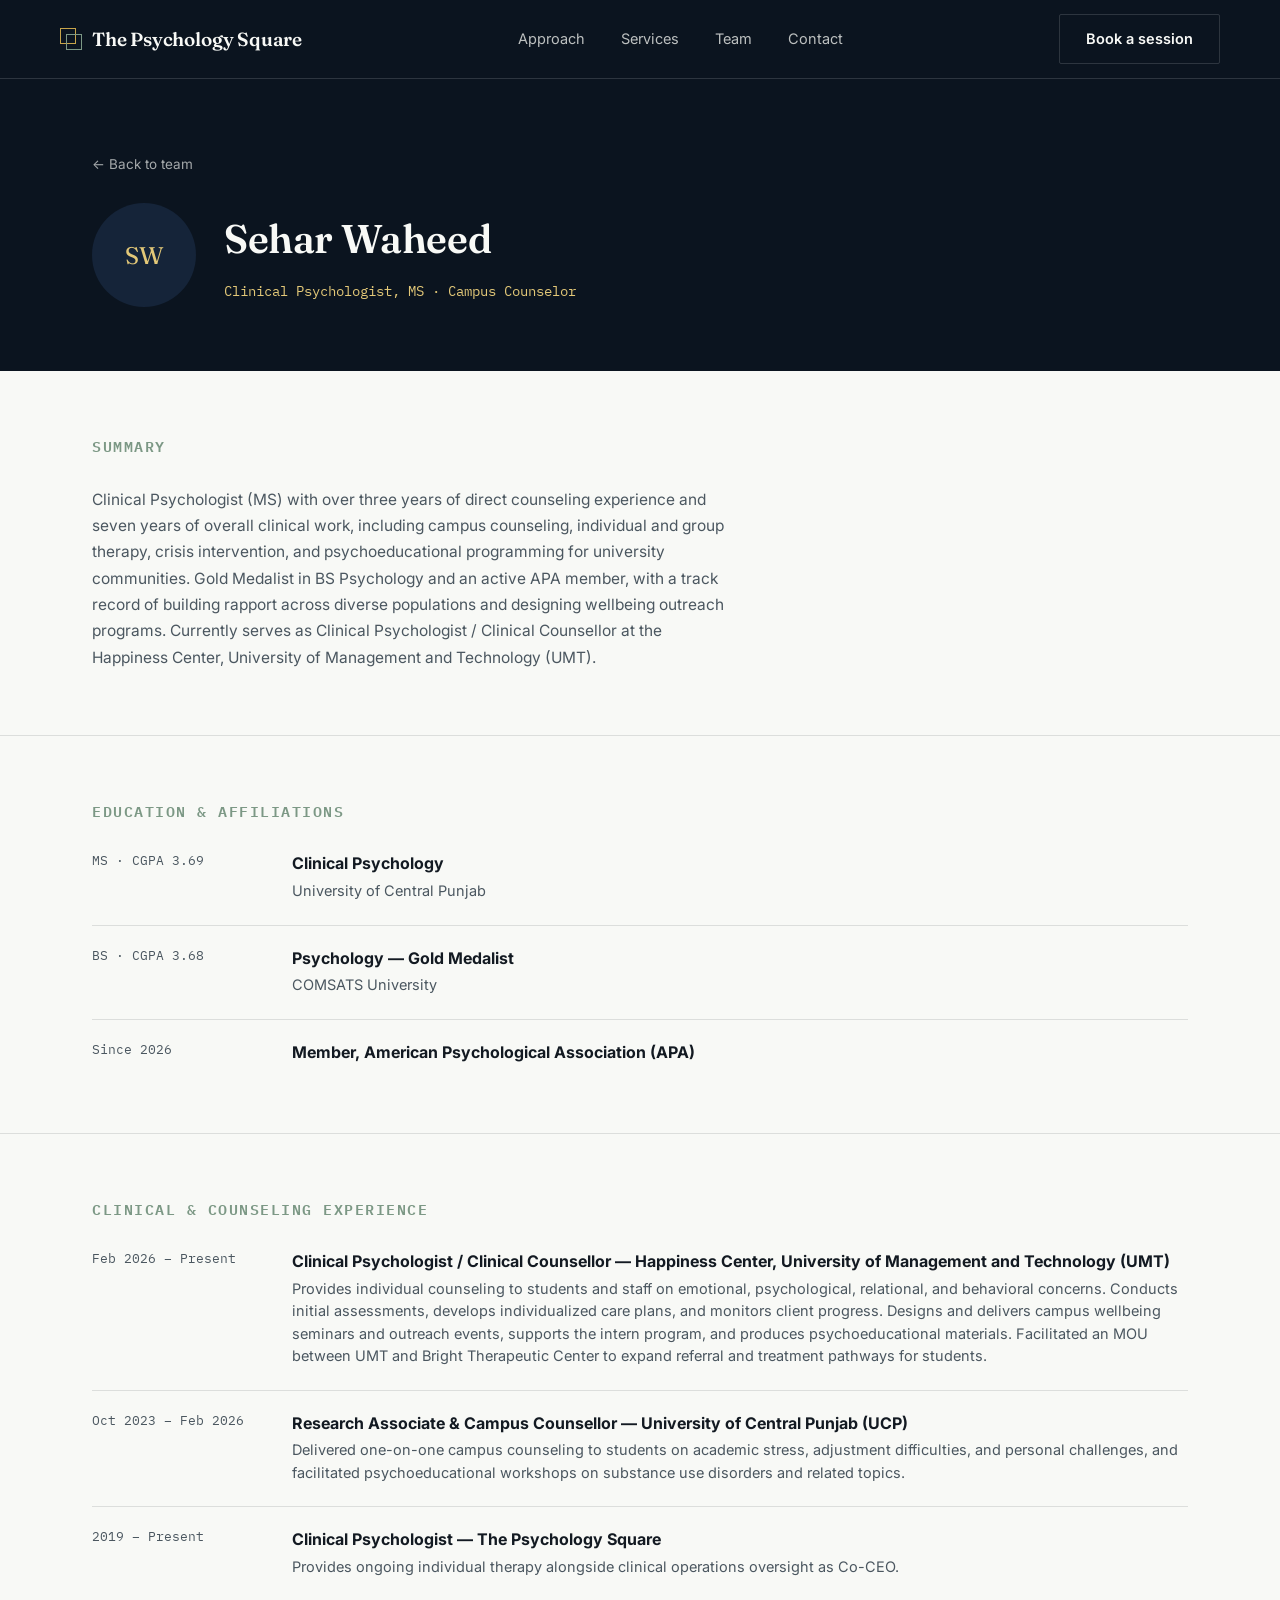
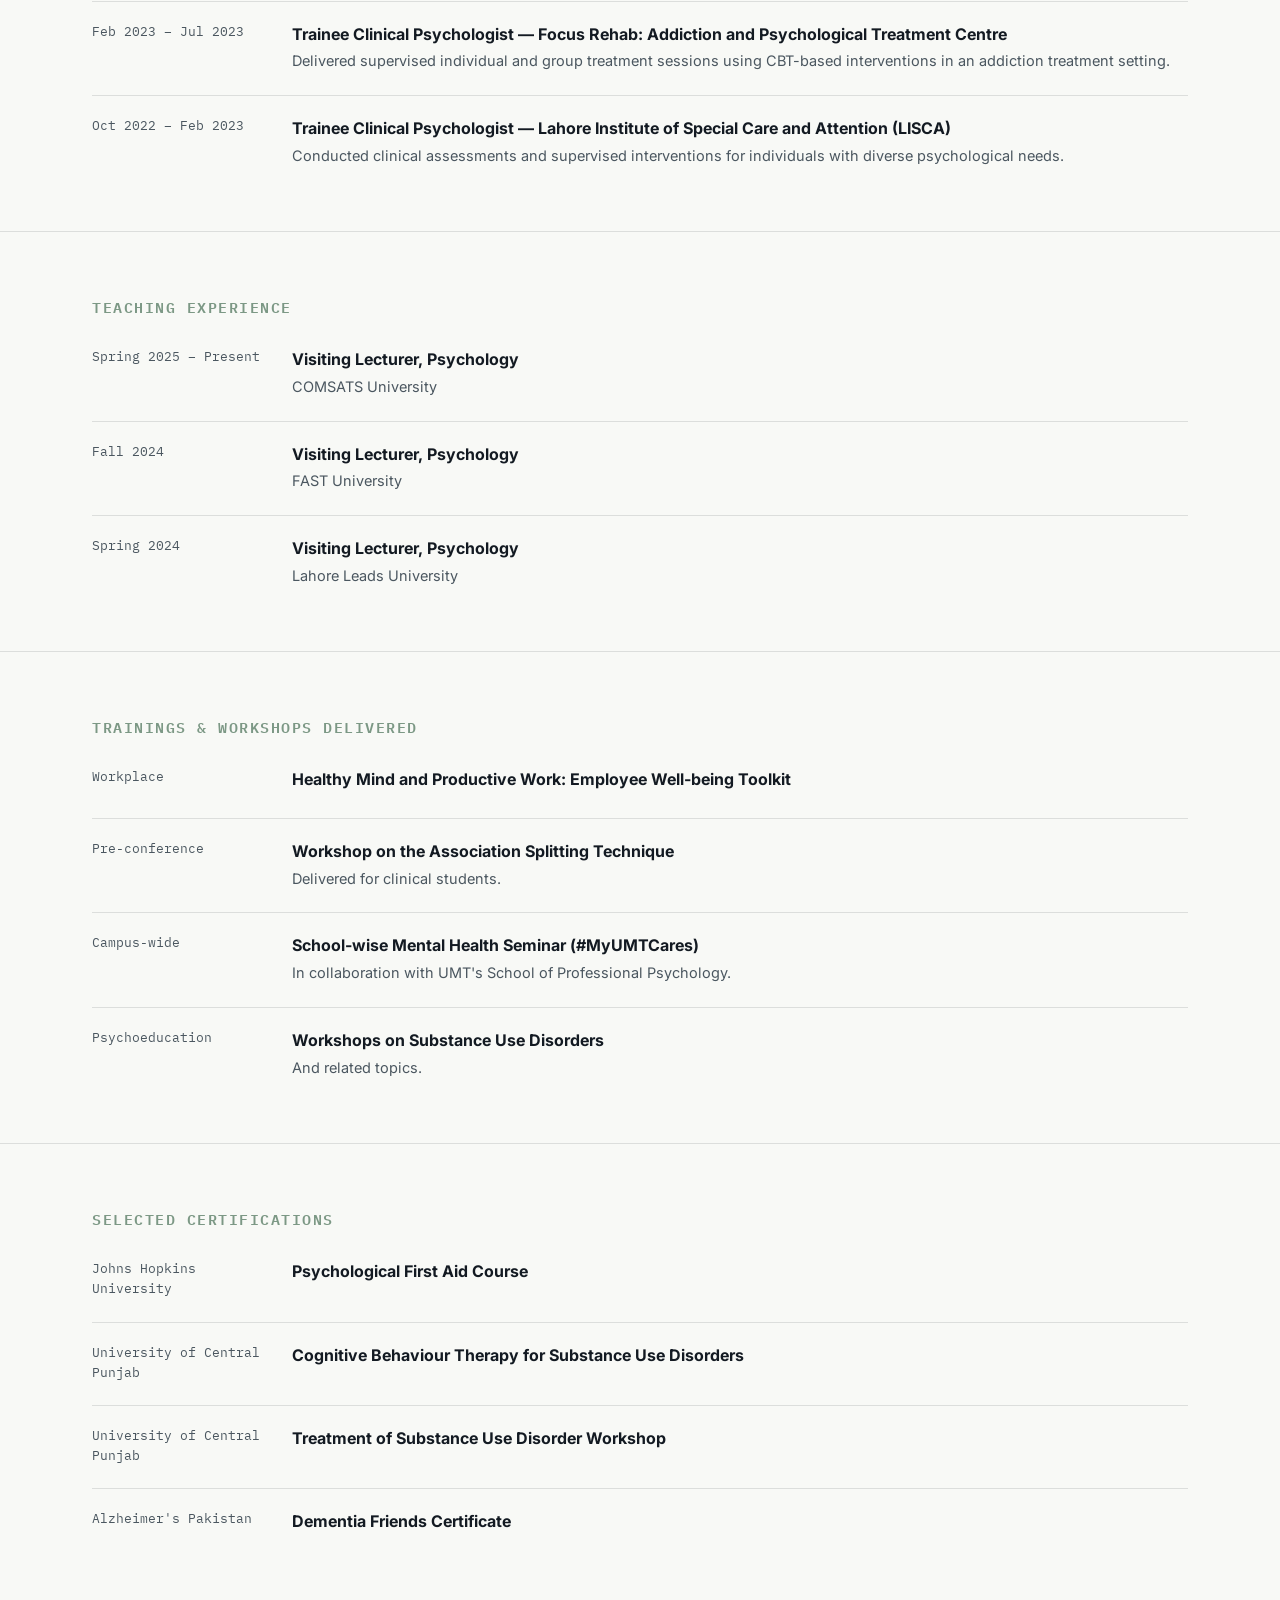
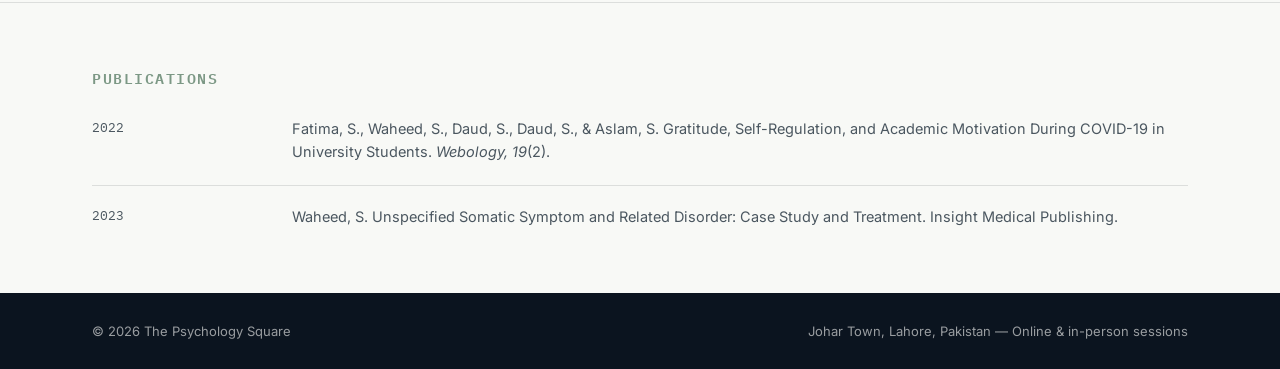
==== sehar.html @ f2ef60f3 "Add files via upload" ====
<!DOCTYPE html>
<html lang="en">
<head>
<meta charset="UTF-8">
<meta name="viewport" content="width=device-width, initial-scale=1.0">
<title>Sehar Waheed — The Psychology Square</title>
<meta name="description" content="Full profile of Sehar Waheed, Clinical Psychologist and Counselor at The Psychology Square.">
<link rel="icon" type="image/svg+xml" href="favicon.svg">
<link rel="preconnect" href="https://fonts.googleapis.com">
<link rel="preconnect" href="https://fonts.gstatic.com" crossorigin>
<link href="https://fonts.googleapis.com/css2?family=Fraunces:opsz,wght@9..144,400;9..144,500;9..144,600;9..144,700&family=Inter:wght@400;500;600&family=IBM+Plex+Mono:wght@400;500&display=swap" rel="stylesheet">
<link rel="stylesheet" href="styles.css">
</head>
<body>

<header class="site-header">
  <div class="wrap header-inner">
    <a href="index.html" class="wordmark">
      <span class="mark" aria-hidden="true">
        <span class="mark-sq mark-sq--1"></span>
        <span class="mark-sq mark-sq--2"></span>
      </span>
      The Psychology&nbsp;Square
    </a>
    <nav class="site-nav" aria-label="Primary">
      <a href="index.html#practice">Approach</a>
      <a href="index.html#services">Services</a>
      <a href="index.html#credentials">Team</a>
      <a href="index.html#contact">Contact</a>
    </nav>
    <a href="index.html#contact" class="btn btn--ghost header-cta">Book a session</a>
  </div>
</header>

<main>
  <section class="profile-hero">
    <div class="wrap">
      <a href="index.html#credentials" class="back-link">← Back to team</a>
      <div class="profile-hero-inner">
        <div class="avatar">
          <img src="images/sehar.jpg" alt="Sehar Waheed" onerror="this.classList.add('img-error')">
          <span class="avatar-fallback">SW</span>
        </div>
        <div>
          <h1>Sehar Waheed</h1>
          <span class="role">Clinical Psychologist, MS · Campus Counselor</span>
        </div>
      </div>
    </div>
  </section>

  <section class="cv-section">
    <div class="wrap">
      <h2>Summary</h2>
      <p style="max-width:640px; color:var(--ink-600); font-size:15.5px; line-height:1.7;">
        Clinical Psychologist (MS) with over three years of direct counseling experience and seven years of overall clinical work, including campus counseling, individual and group therapy, crisis intervention, and psychoeducational programming for university communities. Gold Medalist in BS Psychology and an active APA member, with a track record of building rapport across diverse populations and designing wellbeing outreach programs. Currently serves as Clinical Psychologist / Clinical Counsellor at the Happiness Center, University of Management and Technology (UMT).
      </p>
    </div>
  </section>

  <section class="cv-section">
    <div class="wrap">
      <h2>Education &amp; Affiliations</h2>
      <ul class="cv-list">
        <li>
          <span class="cv-when">MS · CGPA 3.69</span>
          <div class="cv-what">
            <strong>Clinical Psychology</strong>
            <p>University of Central Punjab</p>
          </div>
        </li>
        <li>
          <span class="cv-when">BS · CGPA 3.68</span>
          <div class="cv-what">
            <strong>Psychology — Gold Medalist</strong>
            <p>COMSATS University</p>
          </div>
        </li>
        <li>
          <span class="cv-when">Since 2026</span>
          <div class="cv-what">
            <strong>Member, American Psychological Association (APA)</strong>
          </div>
        </li>
      </ul>
    </div>
  </section>

  <section class="cv-section">
    <div class="wrap">
      <h2>Clinical &amp; Counseling Experience</h2>
      <ul class="cv-list">
        <li>
          <span class="cv-when">Feb 2026 – Present</span>
          <div class="cv-what">
            <strong>Clinical Psychologist / Clinical Counsellor — Happiness Center, University of Management and Technology (UMT)</strong>
            <p>Provides individual counseling to students and staff on emotional, psychological, relational, and behavioral concerns. Conducts initial assessments, develops individualized care plans, and monitors client progress. Designs and delivers campus wellbeing seminars and outreach events, supports the intern program, and produces psychoeducational materials. Facilitated an MOU between UMT and Bright Therapeutic Center to expand referral and treatment pathways for students.</p>
          </div>
        </li>
        <li>
          <span class="cv-when">Oct 2023 – Feb 2026</span>
          <div class="cv-what">
            <strong>Research Associate &amp; Campus Counsellor — University of Central Punjab (UCP)</strong>
            <p>Delivered one-on-one campus counseling to students on academic stress, adjustment difficulties, and personal challenges, and facilitated psychoeducational workshops on substance use disorders and related topics.</p>
          </div>
        </li>
        <li>
          <span class="cv-when">2019 – Present</span>
          <div class="cv-what">
            <strong>Clinical Psychologist — The Psychology Square</strong>
            <p>Provides ongoing individual therapy alongside clinical operations oversight as Co-CEO.</p>
          </div>
        </li>
        <li>
          <span class="cv-when">Feb 2023 – Jul 2023</span>
          <div class="cv-what">
            <strong>Trainee Clinical Psychologist — Focus Rehab: Addiction and Psychological Treatment Centre</strong>
            <p>Delivered supervised individual and group treatment sessions using CBT-based interventions in an addiction treatment setting.</p>
          </div>
        </li>
        <li>
          <span class="cv-when">Oct 2022 – Feb 2023</span>
          <div class="cv-what">
            <strong>Trainee Clinical Psychologist — Lahore Institute of Special Care and Attention (LISCA)</strong>
            <p>Conducted clinical assessments and supervised interventions for individuals with diverse psychological needs.</p>
          </div>
        </li>
      </ul>
    </div>
  </section>

  <section class="cv-section">
    <div class="wrap">
      <h2>Teaching Experience</h2>
      <ul class="cv-list">
        <li>
          <span class="cv-when">Spring 2025 – Present</span>
          <div class="cv-what"><strong>Visiting Lecturer, Psychology</strong><p>COMSATS University</p></div>
        </li>
        <li>
          <span class="cv-when">Fall 2024</span>
          <div class="cv-what"><strong>Visiting Lecturer, Psychology</strong><p>FAST University</p></div>
        </li>
        <li>
          <span class="cv-when">Spring 2024</span>
          <div class="cv-what"><strong>Visiting Lecturer, Psychology</strong><p>Lahore Leads University</p></div>
        </li>
      </ul>
    </div>
  </section>

  <section class="cv-section">
    <div class="wrap">
      <h2>Trainings &amp; Workshops Delivered</h2>
      <ul class="cv-list">
        <li>
          <span class="cv-when">Workplace</span>
          <div class="cv-what"><strong>Healthy Mind and Productive Work: Employee Well-being Toolkit</strong></div>
        </li>
        <li>
          <span class="cv-when">Pre-conference</span>
          <div class="cv-what"><strong>Workshop on the Association Splitting Technique</strong><p>Delivered for clinical students.</p></div>
        </li>
        <li>
          <span class="cv-when">Campus-wide</span>
          <div class="cv-what"><strong>School-wise Mental Health Seminar (#MyUMTCares)</strong><p>In collaboration with UMT's School of Professional Psychology.</p></div>
        </li>
        <li>
          <span class="cv-when">Psychoeducation</span>
          <div class="cv-what"><strong>Workshops on Substance Use Disorders</strong><p>And related topics.</p></div>
        </li>
      </ul>
    </div>
  </section>

  <section class="cv-section">
    <div class="wrap">
      <h2>Selected Certifications</h2>
      <ul class="cv-list">
        <li><span class="cv-when">Johns Hopkins University</span><div class="cv-what"><strong>Psychological First Aid Course</strong></div></li>
        <li><span class="cv-when">University of Central Punjab</span><div class="cv-what"><strong>Cognitive Behaviour Therapy for Substance Use Disorders</strong></div></li>
        <li><span class="cv-when">University of Central Punjab</span><div class="cv-what"><strong>Treatment of Substance Use Disorder Workshop</strong></div></li>
        <li><span class="cv-when">Alzheimer's Pakistan</span><div class="cv-what"><strong>Dementia Friends Certificate</strong></div></li>
      </ul>
    </div>
  </section>

  <section class="cv-section" style="border-bottom:none;">
    <div class="wrap">
      <h2>Publications</h2>
      <ul class="cv-list">
        <li>
          <span class="cv-when">2022</span>
          <div class="cv-what">
            <p>Fatima, S., Waheed, S., Daud, S., Daud, S., &amp; Aslam, S. Gratitude, Self-Regulation, and Academic Motivation During COVID-19 in University Students. <em>Webology, 19</em>(2).</p>
          </div>
        </li>
        <li>
          <span class="cv-when">2023</span>
          <div class="cv-what">
            <p>Waheed, S. Unspecified Somatic Symptom and Related Disorder: Case Study and Treatment. Insight Medical Publishing.</p>
          </div>
        </li>
      </ul>
    </div>
  </section>
</main>

<footer class="site-footer">
  <div class="wrap footer-inner">
    <span>© <span id="year"></span> The Psychology Square</span>
    <span class="footer-note">Johar Town, Lahore, Pakistan — Online &amp; in-person sessions</span>
  </div>
</footer>

<script src="script.js"></script>
</body>
</html>
---- styles.css ----
/* ---------------------------------------
   Tokens
--------------------------------------- */
:root{
  --navy-950:#0B141F;
  --navy-800:#152439;
  --navy-700:#1C314C;
  --gold-500:#C7A44A;
  --gold-300:#E3C878;
  --sage-500:#7C9885;
  --paper-50:#EFF1EC;
  --paper-0:#F8F9F6;
  --ink-900:#131A22;
  --ink-600:#4B5760;
  --line:rgba(19,26,34,0.12);
  --line-onDark:rgba(255,255,255,0.14);

  --font-display:'Fraunces', serif;
  --font-body:'Inter', sans-serif;
  --font-mono:'IBM Plex Mono', monospace;

  --radius-sm:4px;
  --radius-md:8px;
  --ease:cubic-bezier(.22,.61,.36,1);
}

*{box-sizing:border-box;}
html{scroll-behavior:smooth;}
@media (prefers-reduced-motion: reduce){
  html{scroll-behavior:auto;}
  *{animation-duration:0.001ms !important; transition-duration:0.001ms !important;}
}

body{
  margin:0;
  background:var(--paper-0);
  color:var(--ink-900);
  font-family:var(--font-body);
  font-size:16px;
  line-height:1.55;
  -webkit-font-smoothing:antialiased;
}

.wrap{
  max-width:1160px;
  margin:0 auto;
  padding:0 32px;
}

h1,h2,h3{
  font-family:var(--font-display);
  font-weight:600;
  letter-spacing:-0.01em;
  margin:0;
}

p{margin:0;}

a{color:inherit; text-decoration:none;}

.eyebrow{
  font-family:var(--font-mono);
  font-size:12px;
  letter-spacing:0.14em;
  text-transform:uppercase;
  color:var(--gold-500);
  margin-bottom:14px;
  display:block;
}
.eyebrow--dark{color:var(--navy-700);}

.section-title{
  font-size:clamp(28px,3.4vw,40px);
  line-height:1.15;
  max-width:640px;
  margin-bottom:48px;
}

/* ---------------------------------------
   Buttons
--------------------------------------- */
.btn{
  display:inline-flex;
  align-items:center;
  gap:8px;
  font-family:var(--font-body);
  font-weight:600;
  font-size:14.5px;
  padding:13px 26px;
  border-radius:2px;
  transition:all .25s var(--ease);
  border:1px solid transparent;
}
.btn--primary{
  background:var(--gold-500);
  color:var(--navy-950);
}
.btn--primary:hover{background:var(--gold-300);}

.btn--ghost{
  border-color:var(--line-onDark);
  color:var(--paper-0);
}
.btn--ghost:hover{background:rgba(255,255,255,0.08);}

.btn--text{
  padding:13px 4px;
  color:var(--navy-700);
}
.btn--text:hover{color:var(--gold-500);}

/* ---------------------------------------
   Header
--------------------------------------- */
.site-header{
  position:sticky;
  top:0;
  z-index:50;
  background:var(--navy-950);
  border-bottom:1px solid var(--line-onDark);
}
.header-inner{
  display:flex;
  align-items:center;
  justify-content:space-between;
  gap:12px;
  min-height:76px;
  padding:14px 0;
}
.wordmark{
  display:flex;
  align-items:center;
  gap:10px;
  font-family:var(--font-display);
  font-size:clamp(15px, 4vw, 19px);
  font-weight:600;
  color:var(--paper-0);
  letter-spacing:-0.01em;
  white-space:nowrap;
  overflow:hidden;
  text-overflow:ellipsis;
}
.mark{
  position:relative;
  width:22px;
  height:22px;
  flex:none;
}
.mark-sq{
  position:absolute;
  border:1.5px solid var(--gold-500);
}
.mark-sq--1{ inset:0 6px 6px 0; }
.mark-sq--2{ inset:6px 0 0 6px; border-color:var(--sage-500); }

.site-nav{
  display:flex;
  gap:36px;
  font-size:14.5px;
  color:rgba(248,249,246,0.75);
}
.site-nav a{transition:color .2s var(--ease);}
.site-nav a:hover{color:var(--paper-0);}

@media (max-width:840px){
  .site-nav{display:none;}
}

@media (max-width:480px){
  .mark{width:18px; height:18px;}
  .header-cta{
    padding:9px 14px;
    font-size:12.5px;
    flex:none;
    white-space:nowrap;
  }
}

/* ---------------------------------------
   Hero
--------------------------------------- */
.hero{
  background:var(--navy-950);
  color:var(--paper-0);
  padding:96px 0 110px;
  overflow:hidden;
}
.hero-inner{
  display:grid;
  grid-template-columns:1.2fr 0.8fr;
  gap:64px;
  align-items:center;
}
.hero-title{
  font-size:clamp(38px,5.2vw,64px);
  line-height:1.08;
  color:var(--paper-0);
  margin-bottom:26px;
}
.hero-sub{
  max-width:460px;
  font-size:17px;
  color:rgba(248,249,246,0.72);
  margin-bottom:36px;
}
.hero-actions{
  display:flex;
  align-items:center;
  gap:28px;
  flex-wrap:wrap;
}
.hero-actions .btn--text{color:rgba(248,249,246,0.8);}
.hero-actions .btn--text:hover{color:var(--gold-300);}

.hero-visual{
  display:flex;
  flex-direction:column;
  align-items:center;
  gap:18px;
}
.visual-caption{
  font-family:var(--font-mono);
  font-size:11.5px;
  letter-spacing:0.08em;
  text-transform:uppercase;
  color:rgba(248,249,246,0.45);
}

/* Signature grid-of-squares motif */
.grid-signature{
  --cell:34px;
  --gap:8px;
  display:grid;
  grid-template-columns:repeat(6,var(--cell));
  grid-template-rows:repeat(6,var(--cell));
  gap:var(--gap);
}
.grid-signature span{
  border:1.5px solid rgba(227,200,120,0.35);
  border-radius:2px;
  opacity:0;
  transform:scale(.6);
  animation:sq-in .5s var(--ease) forwards;
}
.grid-signature span.filled{
  background:var(--gold-500);
  border-color:var(--gold-500);
}
.grid-signature span.filled-sage{
  background:var(--sage-500);
  border-color:var(--sage-500);
}
@keyframes sq-in{
  to{opacity:1; transform:scale(1);}
}

@media (max-width:840px){
  .hero-inner{grid-template-columns:1fr;}
  .hero-visual{display:none;}
}

/* ---------------------------------------
   Practice / Approach
--------------------------------------- */
.practice{
  padding:100px 0;
  border-bottom:1px solid var(--line);
}
.practice-grid{
  display:grid;
  grid-template-columns:repeat(3,1fr);
  gap:48px;
}
.practice-block{
  padding-top:20px;
  border-top:1px solid var(--line);
}
.block-index{
  font-family:var(--font-mono);
  font-size:13px;
  color:var(--sage-500);
  display:block;
  margin-bottom:18px;
}
.practice-block h3{
  font-size:19px;
  margin-bottom:10px;
}
.practice-block p{
  color:var(--ink-600);
  font-size:15px;
}
@media (max-width:840px){
  .practice-grid{grid-template-columns:1fr;}
}

/* ---------------------------------------
   Services
--------------------------------------- */
.services{
  padding:100px 0;
  background:var(--paper-50);
  border-bottom:1px solid var(--line);
}
.service-cards{
  display:grid;
  grid-template-columns:1fr 1fr;
  gap:24px;
  margin-bottom:56px;
}
.service-card{
  background:var(--paper-0);
  border:1px solid var(--line);
  padding:36px;
  transition:border-color .25s var(--ease), transform .25s var(--ease);
}
.service-card:hover{
  border-color:var(--gold-500);
  transform:translateY(-3px);
}
.service-card-top{
  display:flex;
  align-items:center;
  gap:14px;
  margin-bottom:16px;
}
.service-sq{
  width:14px; height:14px;
  border:2px solid var(--navy-700);
  flex:none;
}
.service-card:nth-child(2) .service-sq{border-color:var(--sage-500);}
.service-card h3{font-size:20px;}
.service-card p{color:var(--ink-600); font-size:15px;}

@media (max-width:840px){
  .service-cards{grid-template-columns:1fr;}
}

.issues-label{
  font-family:var(--font-mono);
  font-size:12px;
  letter-spacing:0.1em;
  text-transform:uppercase;
  color:var(--ink-600);
  margin-bottom:16px;
  display:block;
}
.issue-tags{
  list-style:none;
  display:flex;
  flex-wrap:wrap;
  gap:12px;
  margin:0; padding:0;
}
.issue-tags li{
  font-size:14px;
  padding:9px 16px;
  border:1px solid var(--line);
  border-radius:2px;
  background:var(--paper-0);
  color:var(--navy-700);
}

/* ---------------------------------------
   Team
--------------------------------------- */
.team{
  padding:100px 0;
  border-bottom:1px solid var(--line);
}
.team-grid{
  display:grid;
  grid-template-columns:1fr 1fr;
  gap:28px;
  margin-top:8px;
}
.team-card{
  background:var(--paper-0);
  border:1px solid var(--line);
  padding:32px;
}
.avatar{
  position:relative;
  width:84px;
  height:84px;
  border-radius:50%;
  overflow:hidden;
  background:var(--navy-800);
  margin-bottom:20px;
  flex:none;
}
.avatar img{
  display:block;
  width:100%;
  height:100%;
  object-fit:cover;
}
.avatar img.img-error{display:none;}
.avatar-fallback{
  position:absolute;
  inset:0;
  display:none;
  align-items:center;
  justify-content:center;
  font-family:var(--font-display);
  font-size:24px;
  color:var(--gold-300);
}
.avatar img.img-error + .avatar-fallback{display:flex;}

.team-card h3{
  font-size:20px;
  margin-bottom:4px;
}
.team-role{
  font-size:14px;
  color:var(--sage-500);
  font-family:var(--font-mono);
  margin-bottom:20px;
  display:block;
}
.team-credentials{
  list-style:none;
  margin:0 0 20px;
  padding:0;
}
.team-credentials li{
  font-size:14px;
  color:var(--ink-600);
  padding:8px 0;
  border-top:1px solid var(--line);
}
.team-credentials li:first-child{border-top:none;}
.profile-link{
  font-size:14px;
  font-weight:600;
  color:var(--navy-700);
  border-bottom:1px solid var(--gold-500);
  padding-bottom:2px;
}
.profile-link:hover{color:var(--gold-500);}

@media (max-width:840px){
  .team-grid{grid-template-columns:1fr;}
}

/* ---------------------------------------
   Pricing badge (on service cards)
--------------------------------------- */
.price-badge{
  display:inline-block;
  font-family:var(--font-mono);
  font-size:13px;
  color:var(--navy-700);
  background:var(--paper-50);
  border:1px solid var(--line);
  padding:5px 12px;
  margin-top:18px;
}

/* ---------------------------------------
   Contact
--------------------------------------- */
.contact{
  padding:110px 0;
  text-align:center;
}
.contact-inner{
  display:flex;
  flex-direction:column;
  align-items:center;
}
.contact .section-title{max-width:560px; margin-left:auto; margin-right:auto;}
.contact-sub{
  max-width:480px;
  color:var(--ink-600);
  margin-bottom:36px;
  font-size:16px;
}

/* ---------------------------------------
   Profile / Portfolio pages
--------------------------------------- */
.profile-hero{
  background:var(--navy-950);
  color:var(--paper-0);
  padding:72px 0 64px;
}
.profile-hero-inner{
  display:flex;
  align-items:center;
  gap:28px;
}
.profile-hero .avatar{
  width:104px;
  height:104px;
  margin-bottom:0;
}
.profile-hero h1{
  font-size:clamp(28px,4vw,40px);
  color:var(--paper-0);
  margin-bottom:8px;
}
.profile-hero .role{
  font-family:var(--font-mono);
  font-size:14px;
  color:var(--gold-300);
}
.back-link{
  display:inline-flex;
  align-items:center;
  gap:6px;
  font-size:13.5px;
  color:rgba(248,249,246,0.65);
  margin-bottom:28px;
}
.back-link:hover{color:var(--paper-0);}

.cv-section{
  padding:64px 0;
  border-bottom:1px solid var(--line);
}
.cv-section h2{
  font-size:15px;
  font-family:var(--font-mono);
  text-transform:uppercase;
  letter-spacing:0.1em;
  color:var(--sage-500);
  margin-bottom:28px;
}
.cv-list{
  list-style:none;
  margin:0; padding:0;
  display:flex;
  flex-direction:column;
  gap:22px;
}
.cv-list li{
  display:grid;
  grid-template-columns:180px 1fr;
  gap:20px;
  border-top:1px solid var(--line);
  padding-top:20px;
}
.cv-list li:first-child{border-top:none; padding-top:0;}
.cv-when{
  font-family:var(--font-mono);
  font-size:13px;
  color:var(--ink-600);
}
.cv-what strong{display:block; font-size:16px; margin-bottom:4px;}
.cv-what p{color:var(--ink-600); font-size:14.5px;}

@media (max-width:700px){
  .cv-list li{grid-template-columns:1fr;}
  .profile-hero-inner{flex-direction:column; align-items:flex-start;}
}

.placeholder-note{
  background:var(--paper-50);
  border:1px dashed var(--line);
  padding:28px;
  font-size:14.5px;
  color:var(--ink-600);
}

.plain-list{
  columns:2;
  column-gap:40px;
  margin:0;
  padding:0;
  list-style:none;
}
.plain-list li{
  font-size:14.5px;
  color:var(--ink-600);
  padding:10px 0;
  border-top:1px solid var(--line);
  break-inside:avoid;
}
.plain-list li:first-child{border-top:none;}

.tag-row{
  display:flex;
  flex-wrap:wrap;
  gap:10px;
  margin-bottom:28px;
}
.tag-row:last-child{margin-bottom:0;}
.tag-row-label{
  font-family:var(--font-mono);
  font-size:12px;
  letter-spacing:0.08em;
  text-transform:uppercase;
  color:var(--ink-600);
  width:100%;
  margin-bottom:4px;
}
.skill-tag{
  font-size:13.5px;
  padding:7px 14px;
  border:1px solid var(--line);
  background:var(--paper-50);
  color:var(--navy-700);
}

/* ---------------------------------------
   Booking policy + actions
--------------------------------------- */
.policy-block{
  text-align:left;
  max-width:600px;
  margin:0 auto 44px;
  background:var(--paper-50);
  border:1px solid var(--line);
  padding:32px;
}
.policy-block h3{
  font-size:15px;
  font-family:var(--font-mono);
  text-transform:uppercase;
  letter-spacing:0.08em;
  color:var(--sage-500);
  margin-bottom:18px;
}
.policy-list{
  list-style:none;
  margin:0 0 20px;
  padding:0;
}
.policy-list li{
  font-size:14.5px;
  color:var(--ink-600);
  padding:10px 0;
  border-top:1px solid var(--line);
}
.policy-list li:first-child{border-top:none;}
.policy-list strong{color:var(--ink-900);}
.policy-note{
  font-size:13.5px;
  color:var(--ink-600);
  padding-top:16px;
  border-top:1px solid var(--line);
}

.booking-actions{
  display:flex;
  flex-wrap:wrap;
  gap:14px;
  justify-content:center;
}
.format-note{
  font-family:var(--font-mono);
  font-size:12.5px;
  letter-spacing:0.06em;
  text-transform:uppercase;
  color:var(--sage-500);
  margin-bottom:20px;
}

@media (max-width:700px){
  .plain-list{columns:1;}
}

/* ---------------------------------------
   Footer
--------------------------------------- */
.site-footer{
  background:var(--navy-950);
  color:rgba(248,249,246,0.6);
  padding:28px 0;
  font-size:13px;
}
.footer-inner{
  display:flex;
  justify-content:space-between;
  flex-wrap:wrap;
  gap:8px;
}
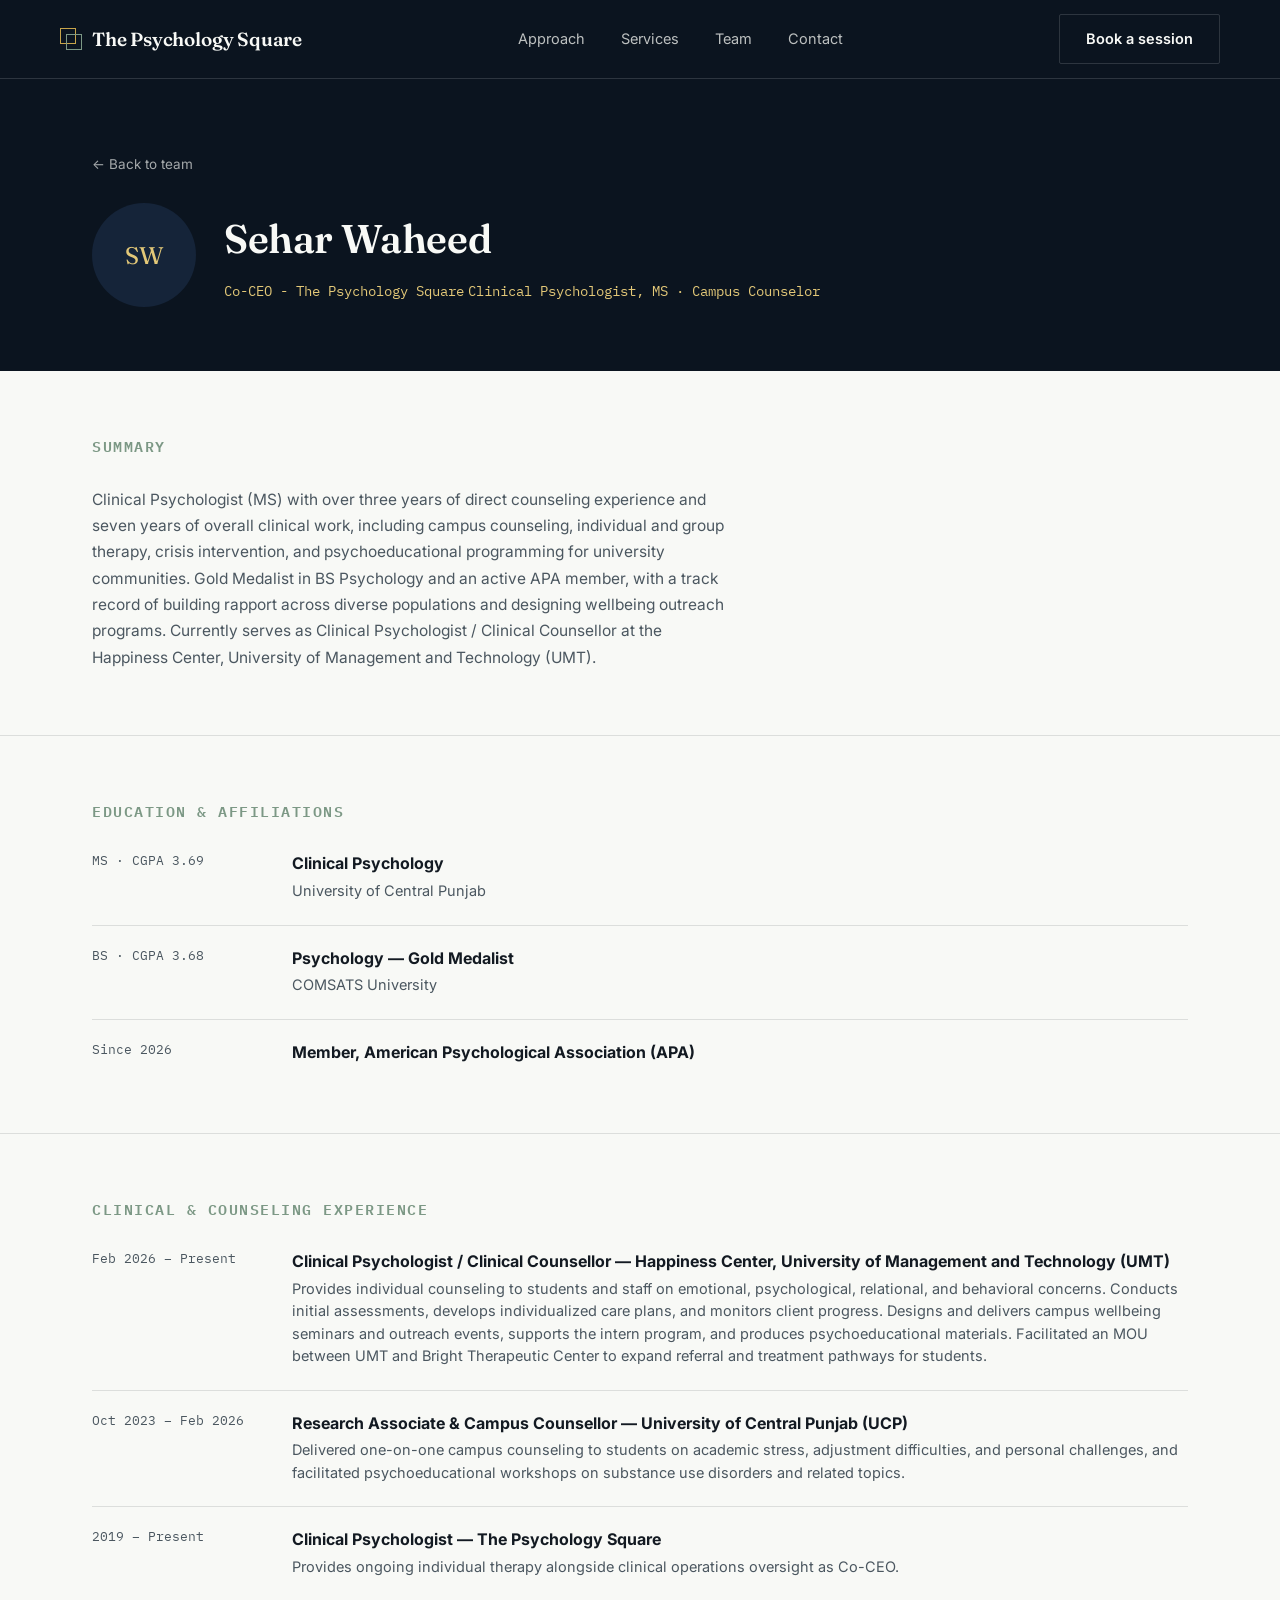
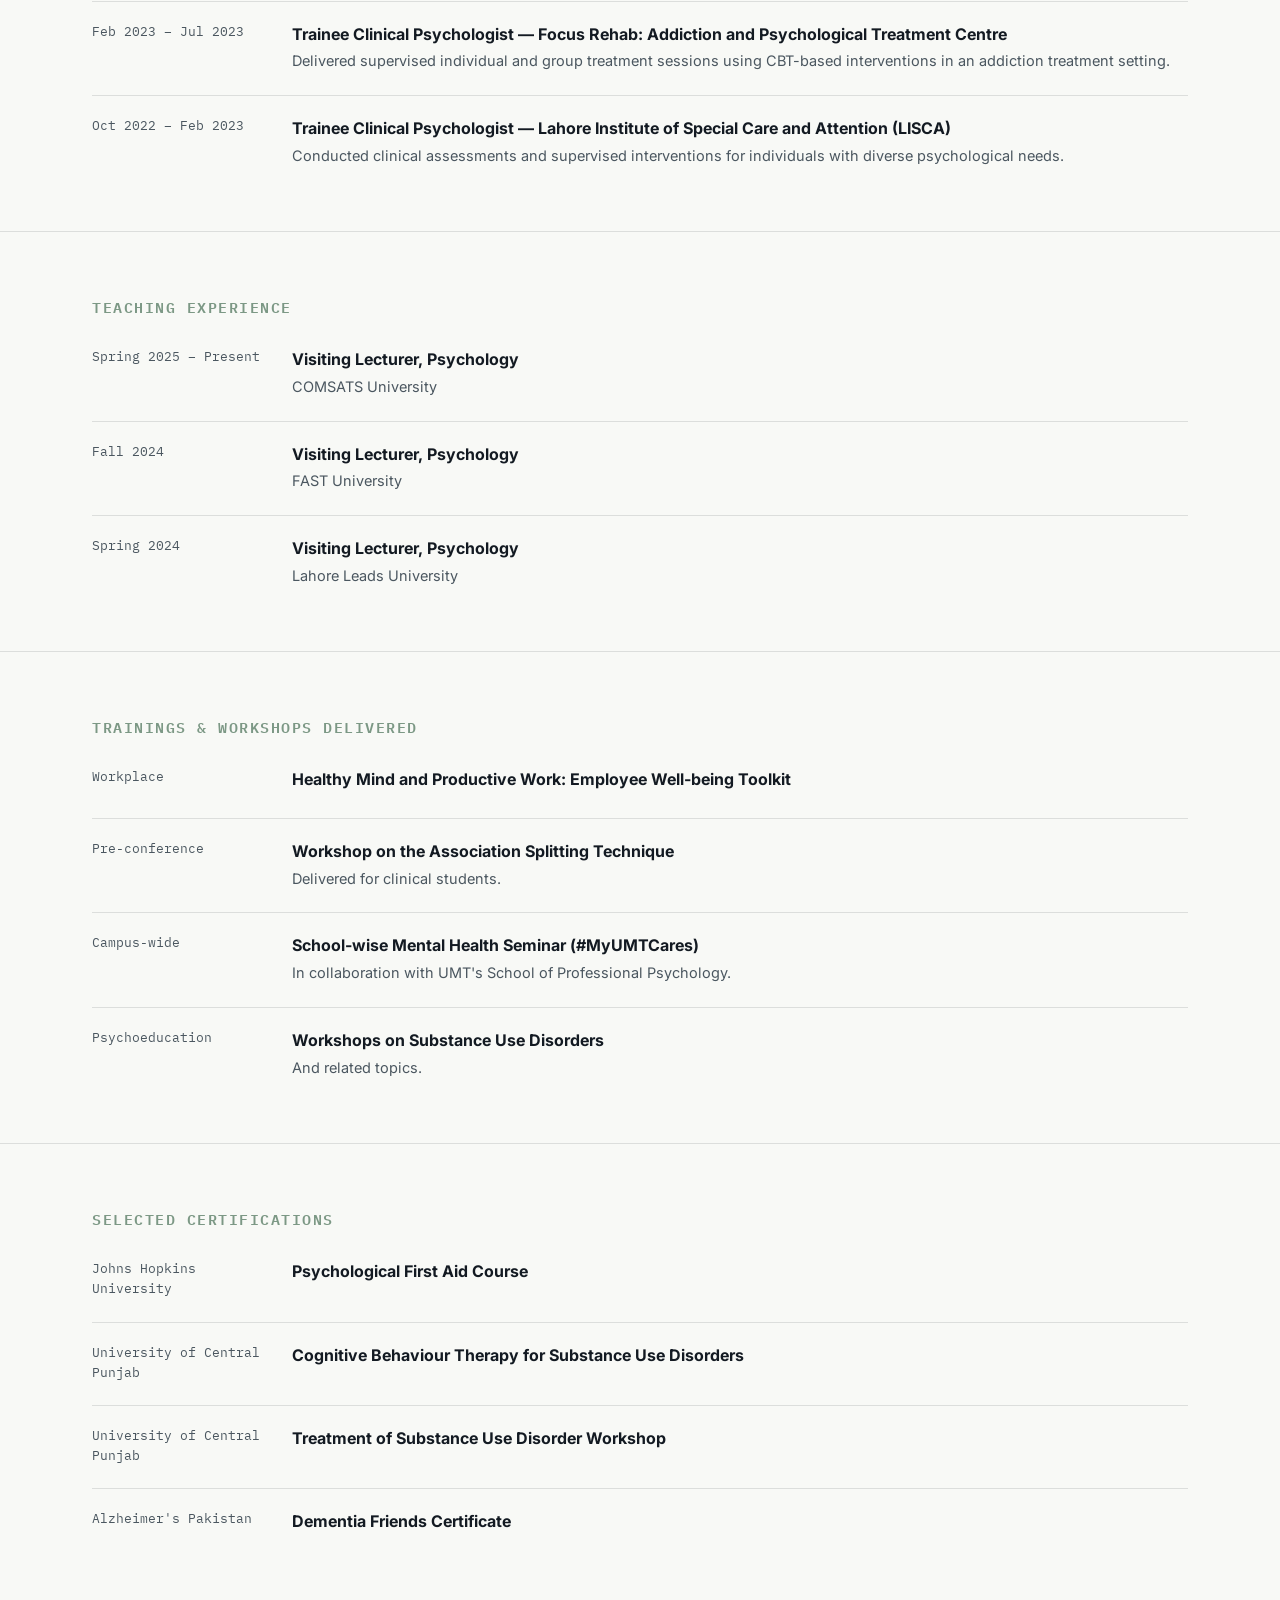
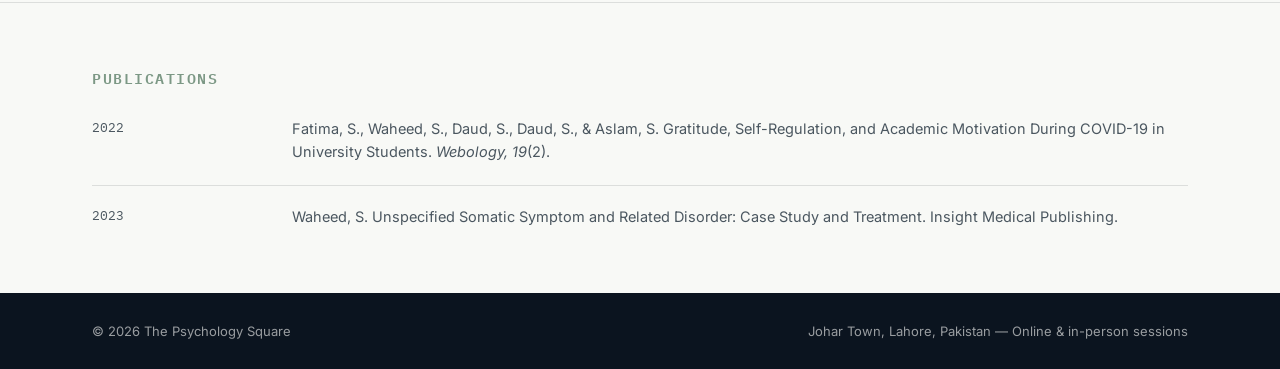
==== commit da40ad5d: "Update sehar.html" ====
--- a/sehar.html
+++ b/sehar.html
@@ -43,6 +43,7 @@
         </div>
         <div>
           <h1>Sehar Waheed</h1>
+          <span class="role">Co-CEO - The Psychology Square</span>
           <span class="role">Clinical Psychologist, MS · Campus Counselor</span>
         </div>
       </div>
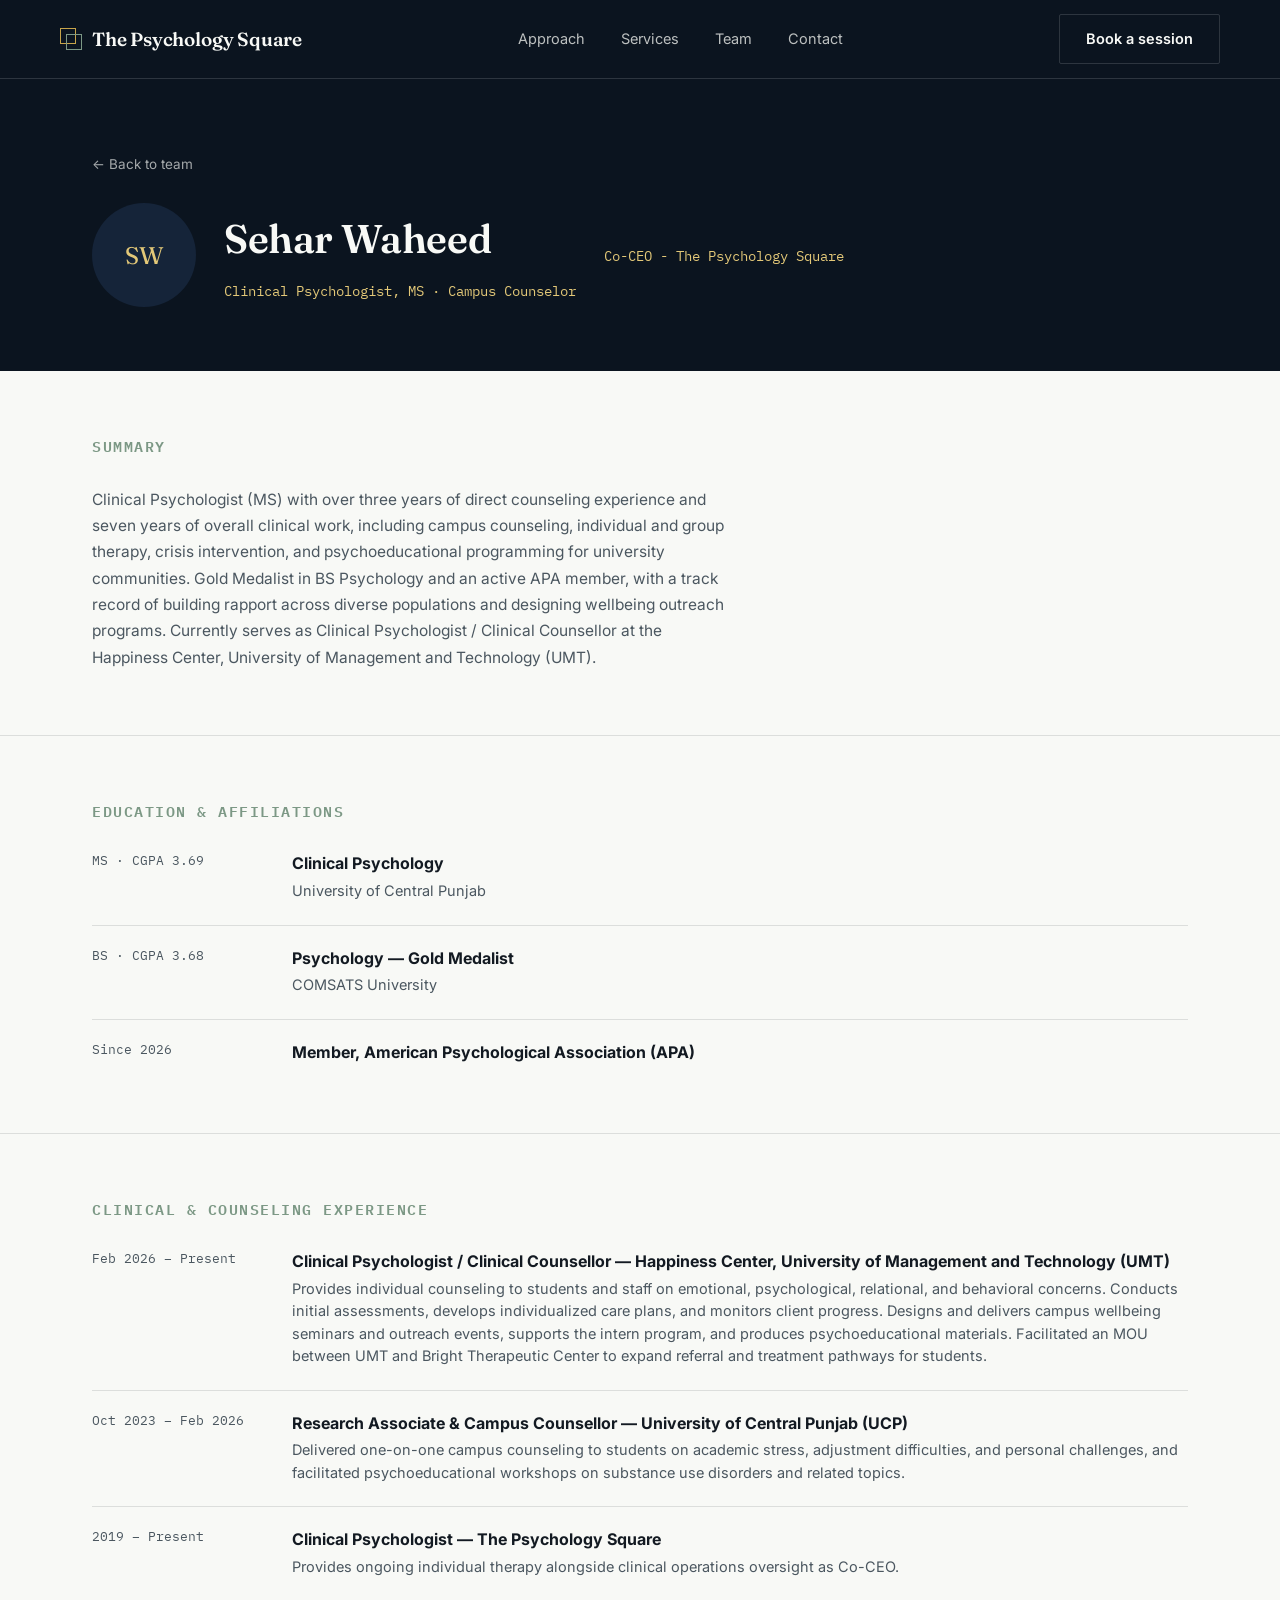
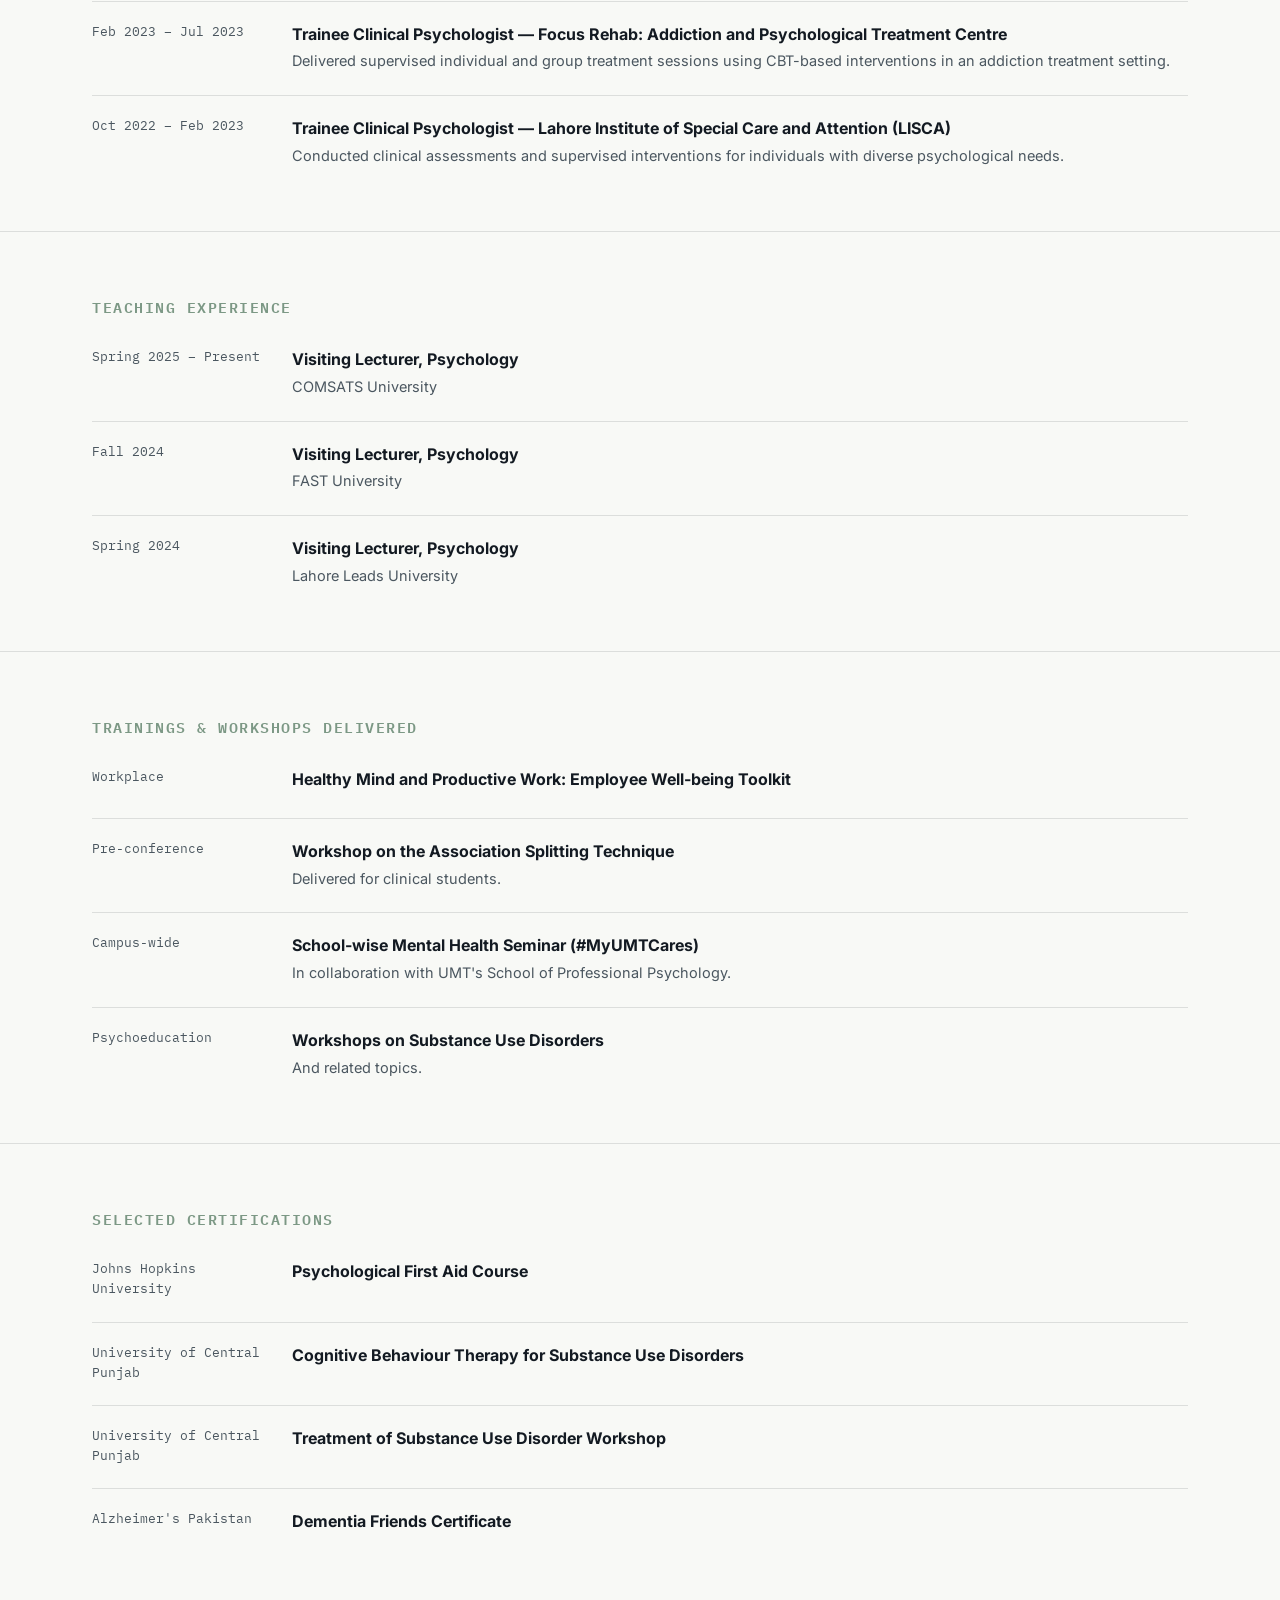
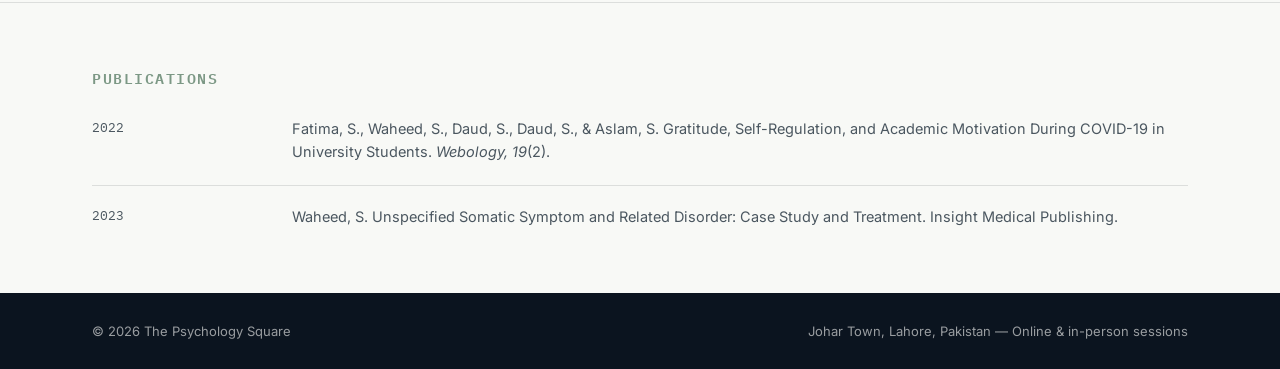
==== commit 96080e09: "Update sehar.html" ====
--- a/sehar.html
+++ b/sehar.html
@@ -43,9 +43,9 @@
         </div>
         <div>
           <h1>Sehar Waheed</h1>
-          <span class="role">Co-CEO - The Psychology Square</span>
           <span class="role">Clinical Psychologist, MS · Campus Counselor</span>
         </div>
+        <div><span class="role">Co-CEO - The Psychology Square</span></div>
       </div>
     </div>
   </section>
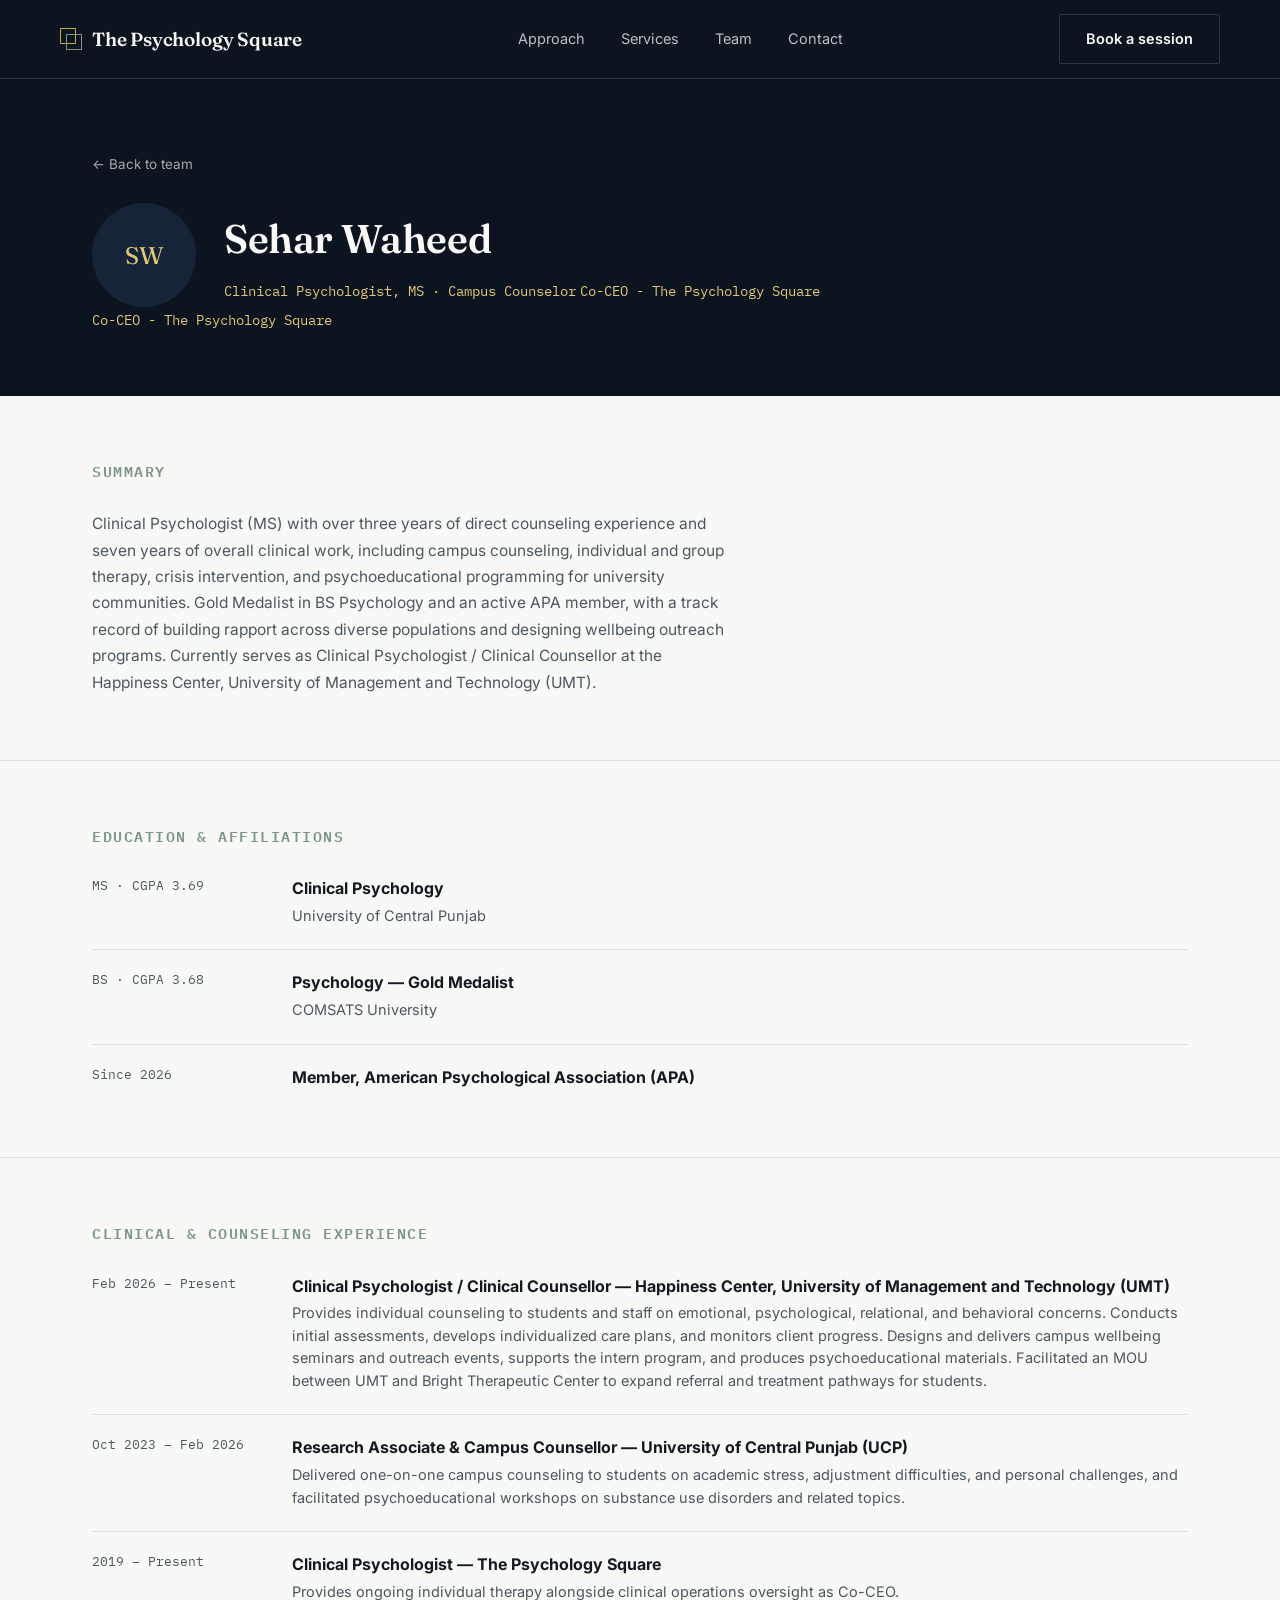
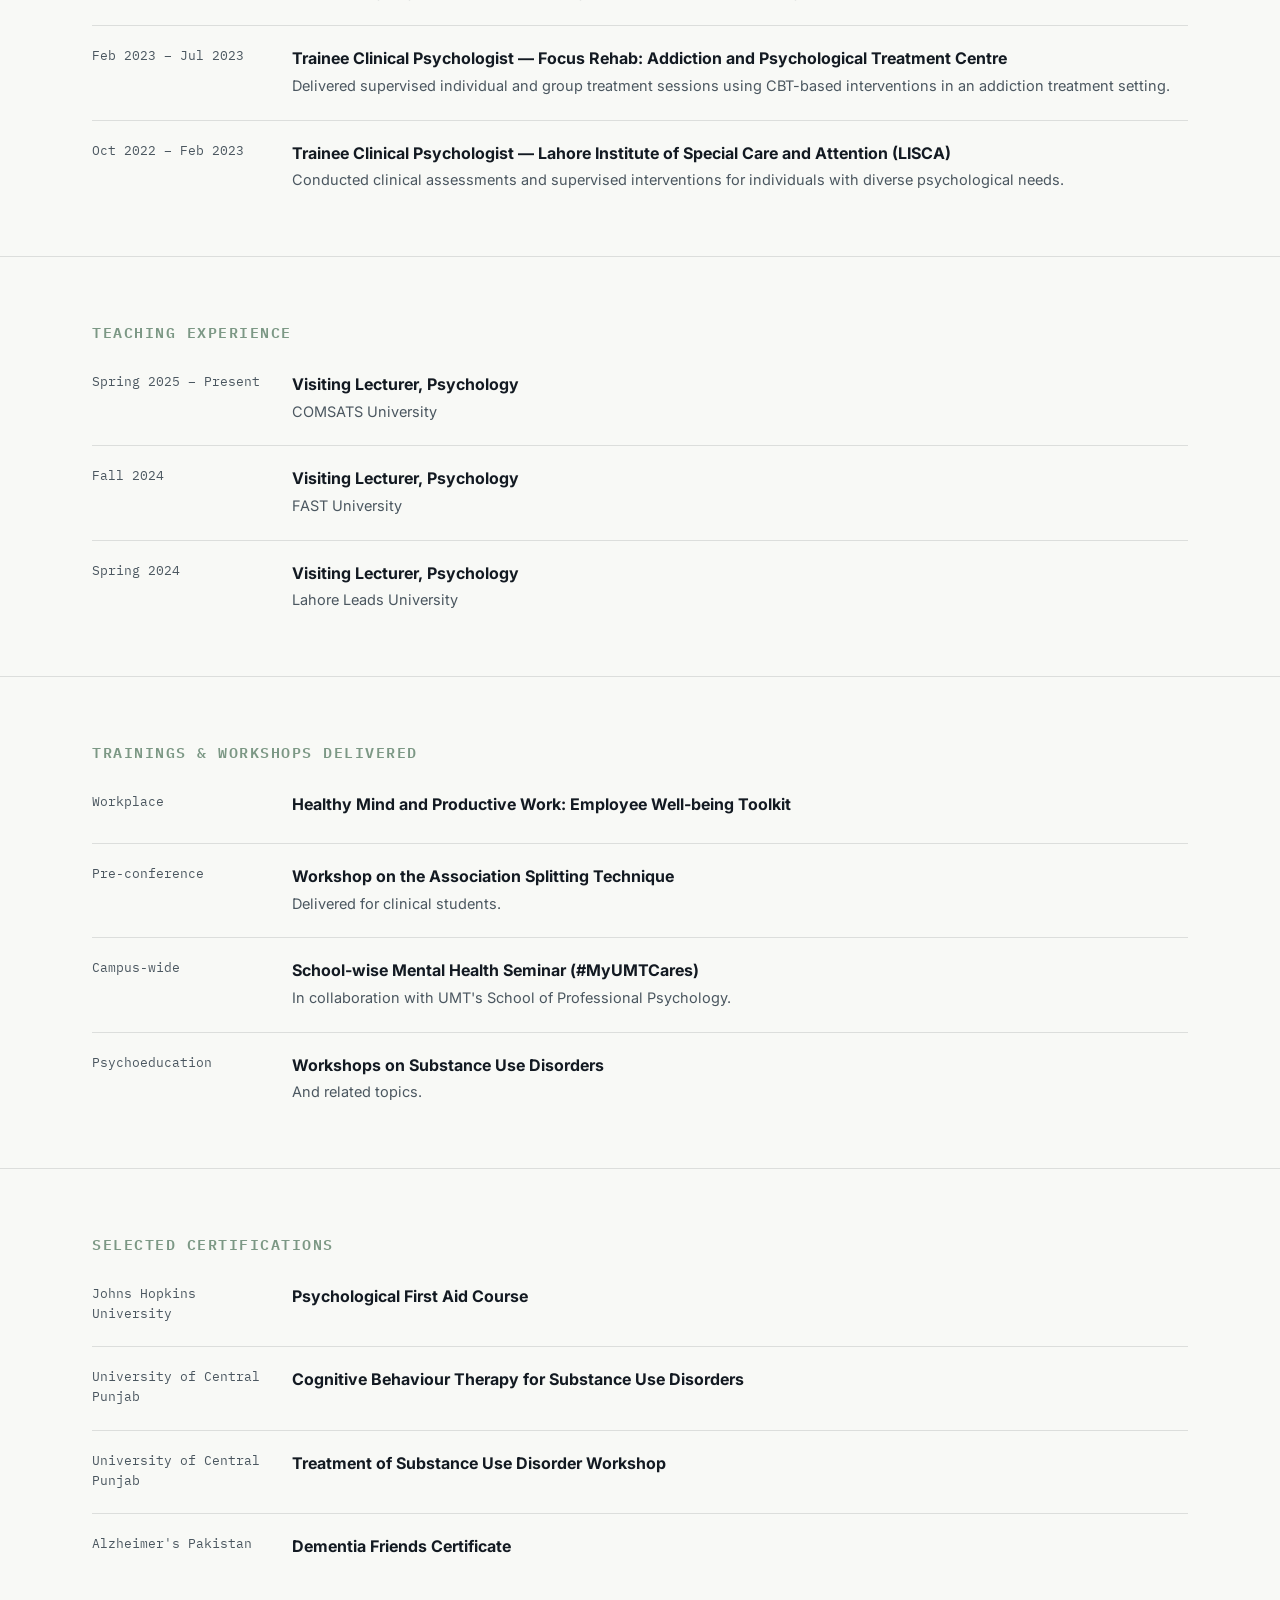
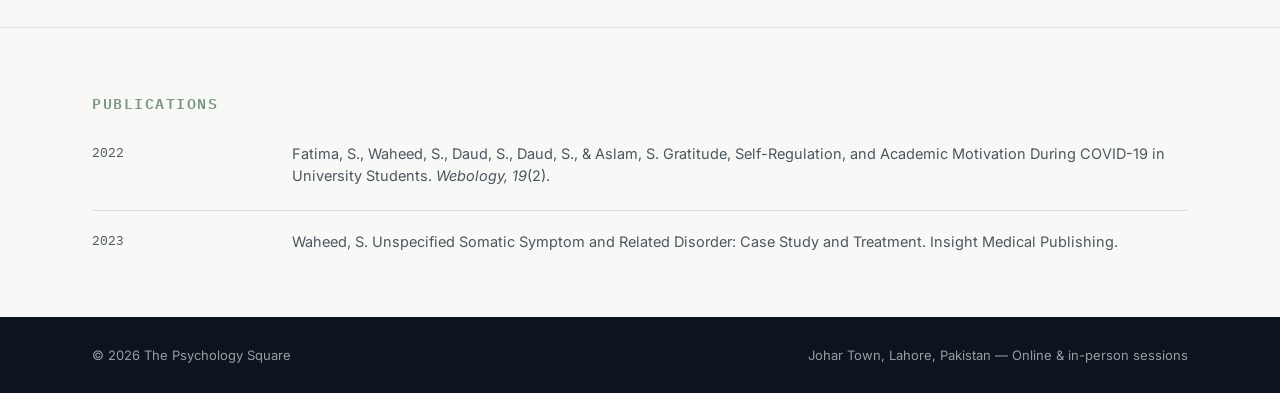
==== commit 8b40fe72: "Update sehar.html" ====
--- a/sehar.html
+++ b/sehar.html
@@ -44,9 +44,10 @@
         <div>
           <h1>Sehar Waheed</h1>
           <span class="role">Clinical Psychologist, MS · Campus Counselor</span>
+          <span class="role">Co-CEO - The Psychology Square</span>
         </div>
-        <div><span class="role">Co-CEO - The Psychology Square</span></div>
       </div>
+      <span class="role">Co-CEO - The Psychology Square</span>
     </div>
   </section>
 
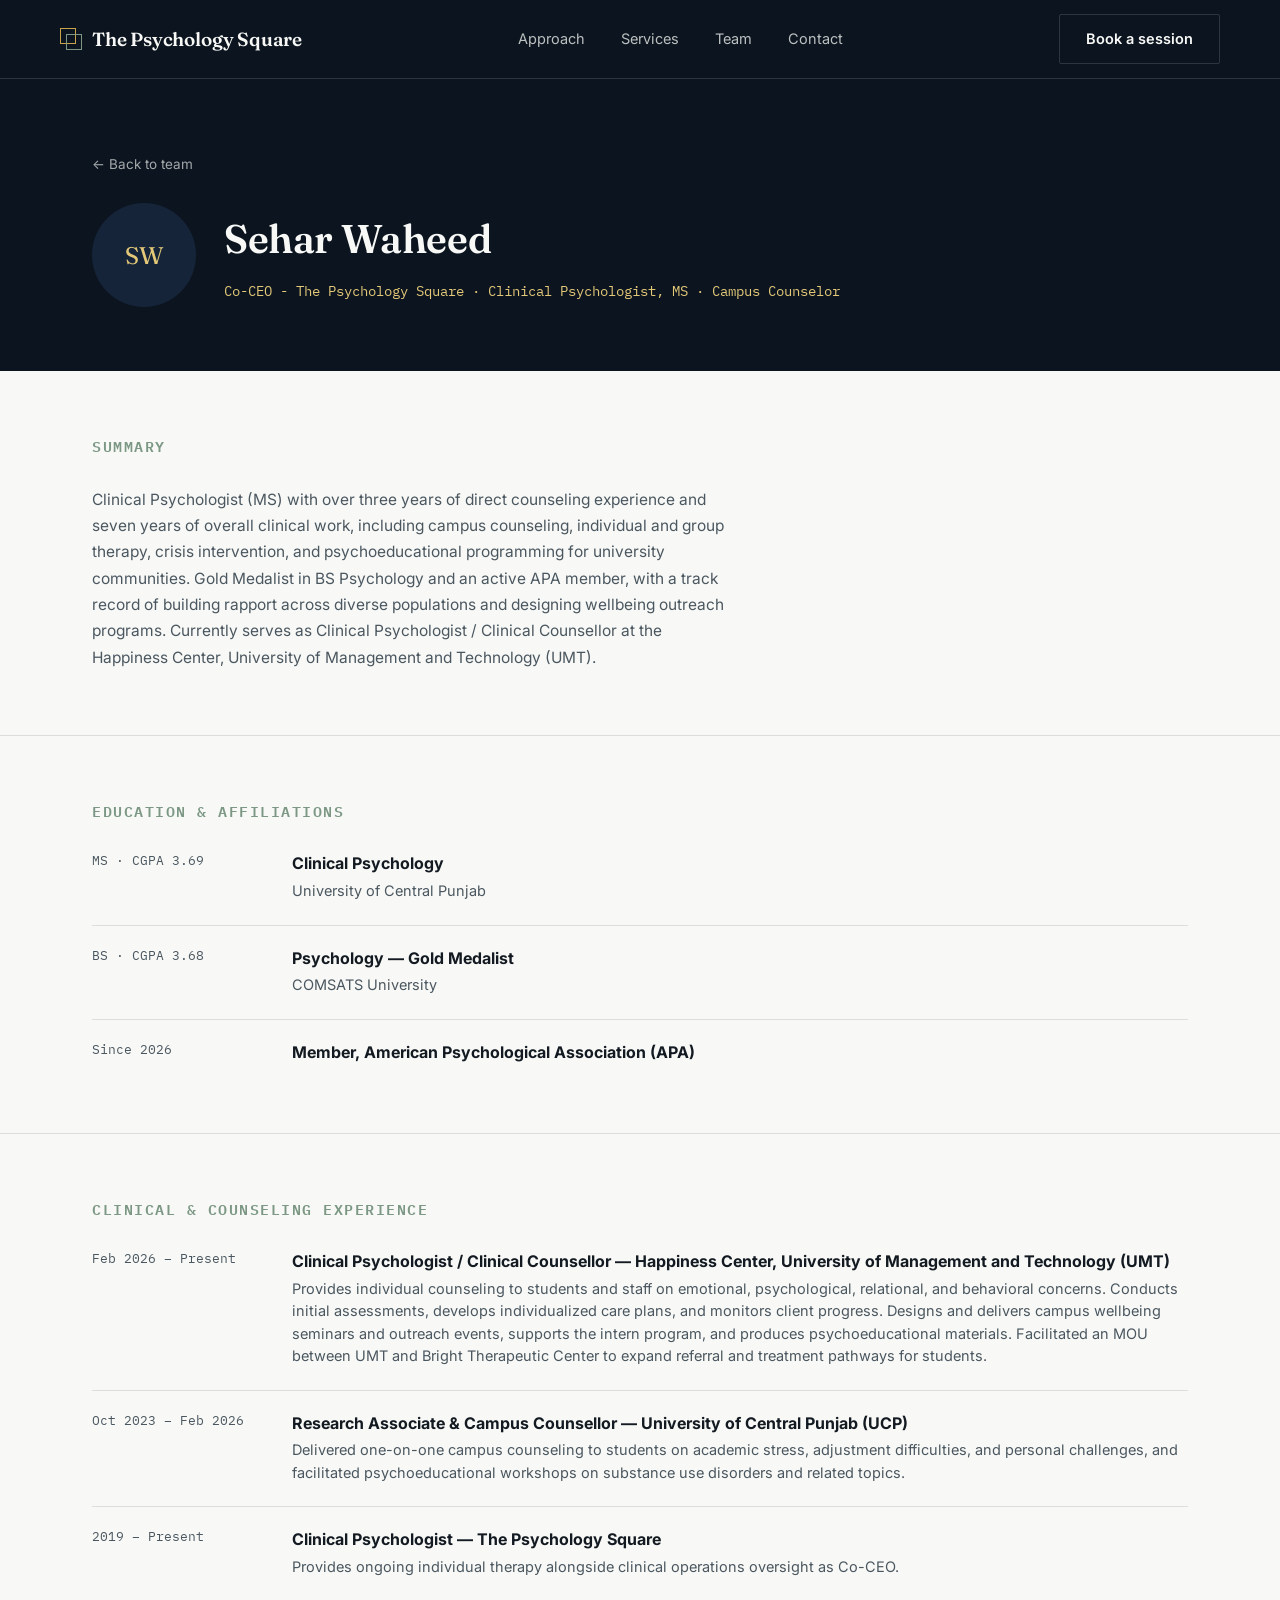
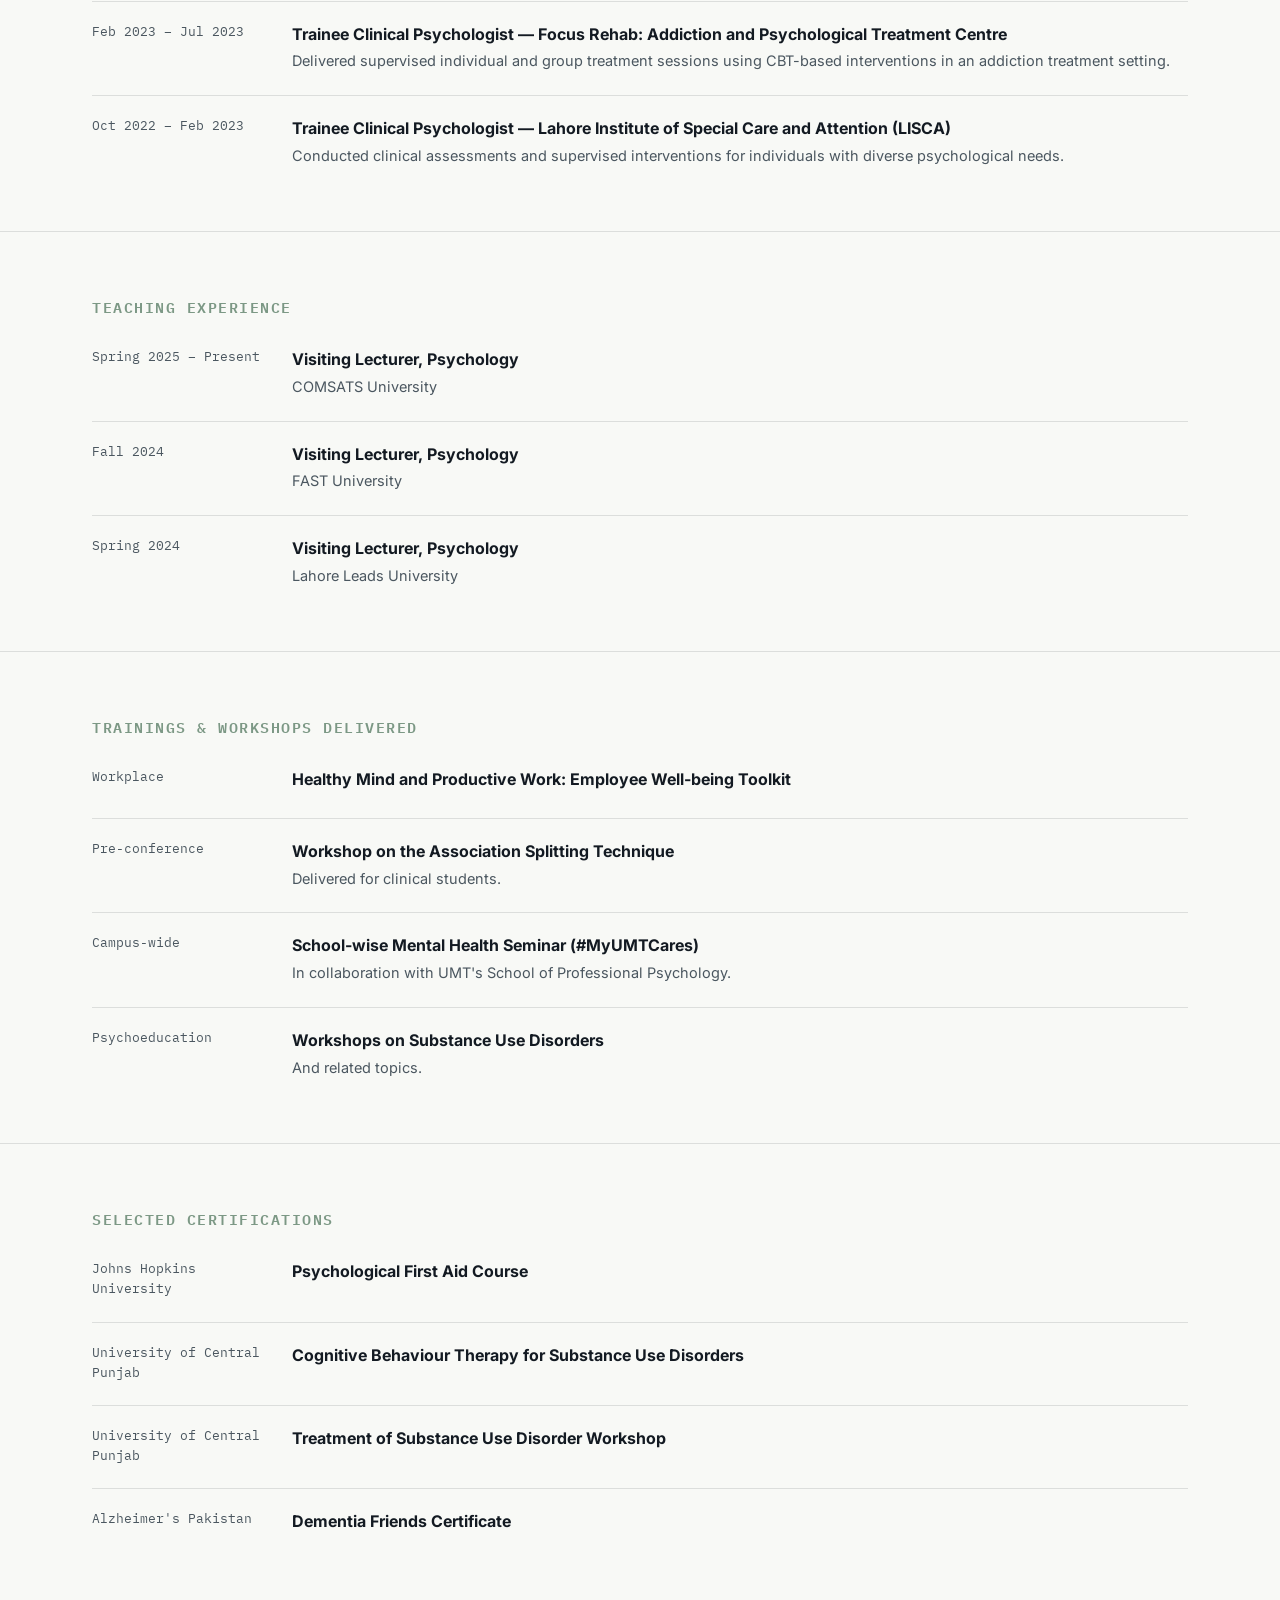
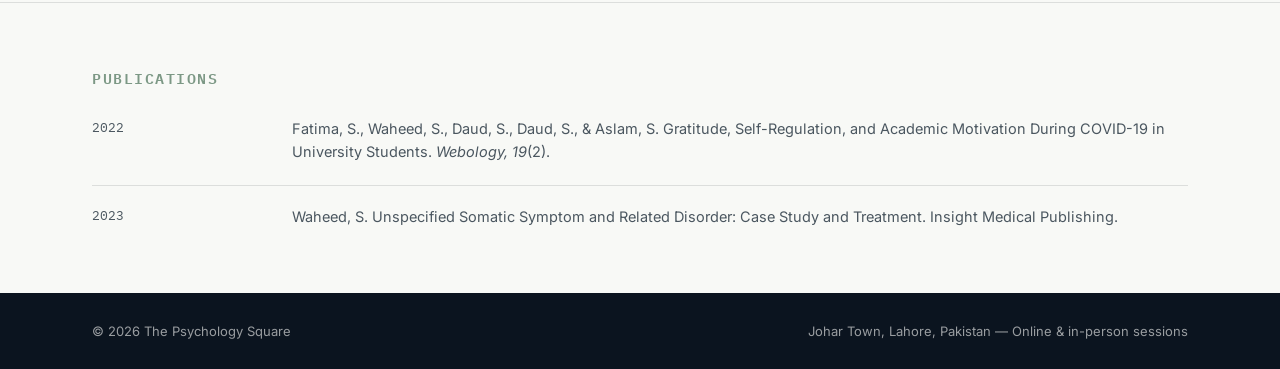
==== commit 63ec1b53: "Update sehar.html" ====
--- a/sehar.html
+++ b/sehar.html
@@ -43,11 +43,9 @@
         </div>
         <div>
           <h1>Sehar Waheed</h1>
-          <span class="role">Clinical Psychologist, MS · Campus Counselor</span>
-          <span class="role">Co-CEO - The Psychology Square</span>
+          <span class="role">Co-CEO - The Psychology Square · Clinical Psychologist, MS · Campus Counselor</span>
         </div>
       </div>
-      <span class="role">Co-CEO - The Psychology Square</span>
     </div>
   </section>
 
